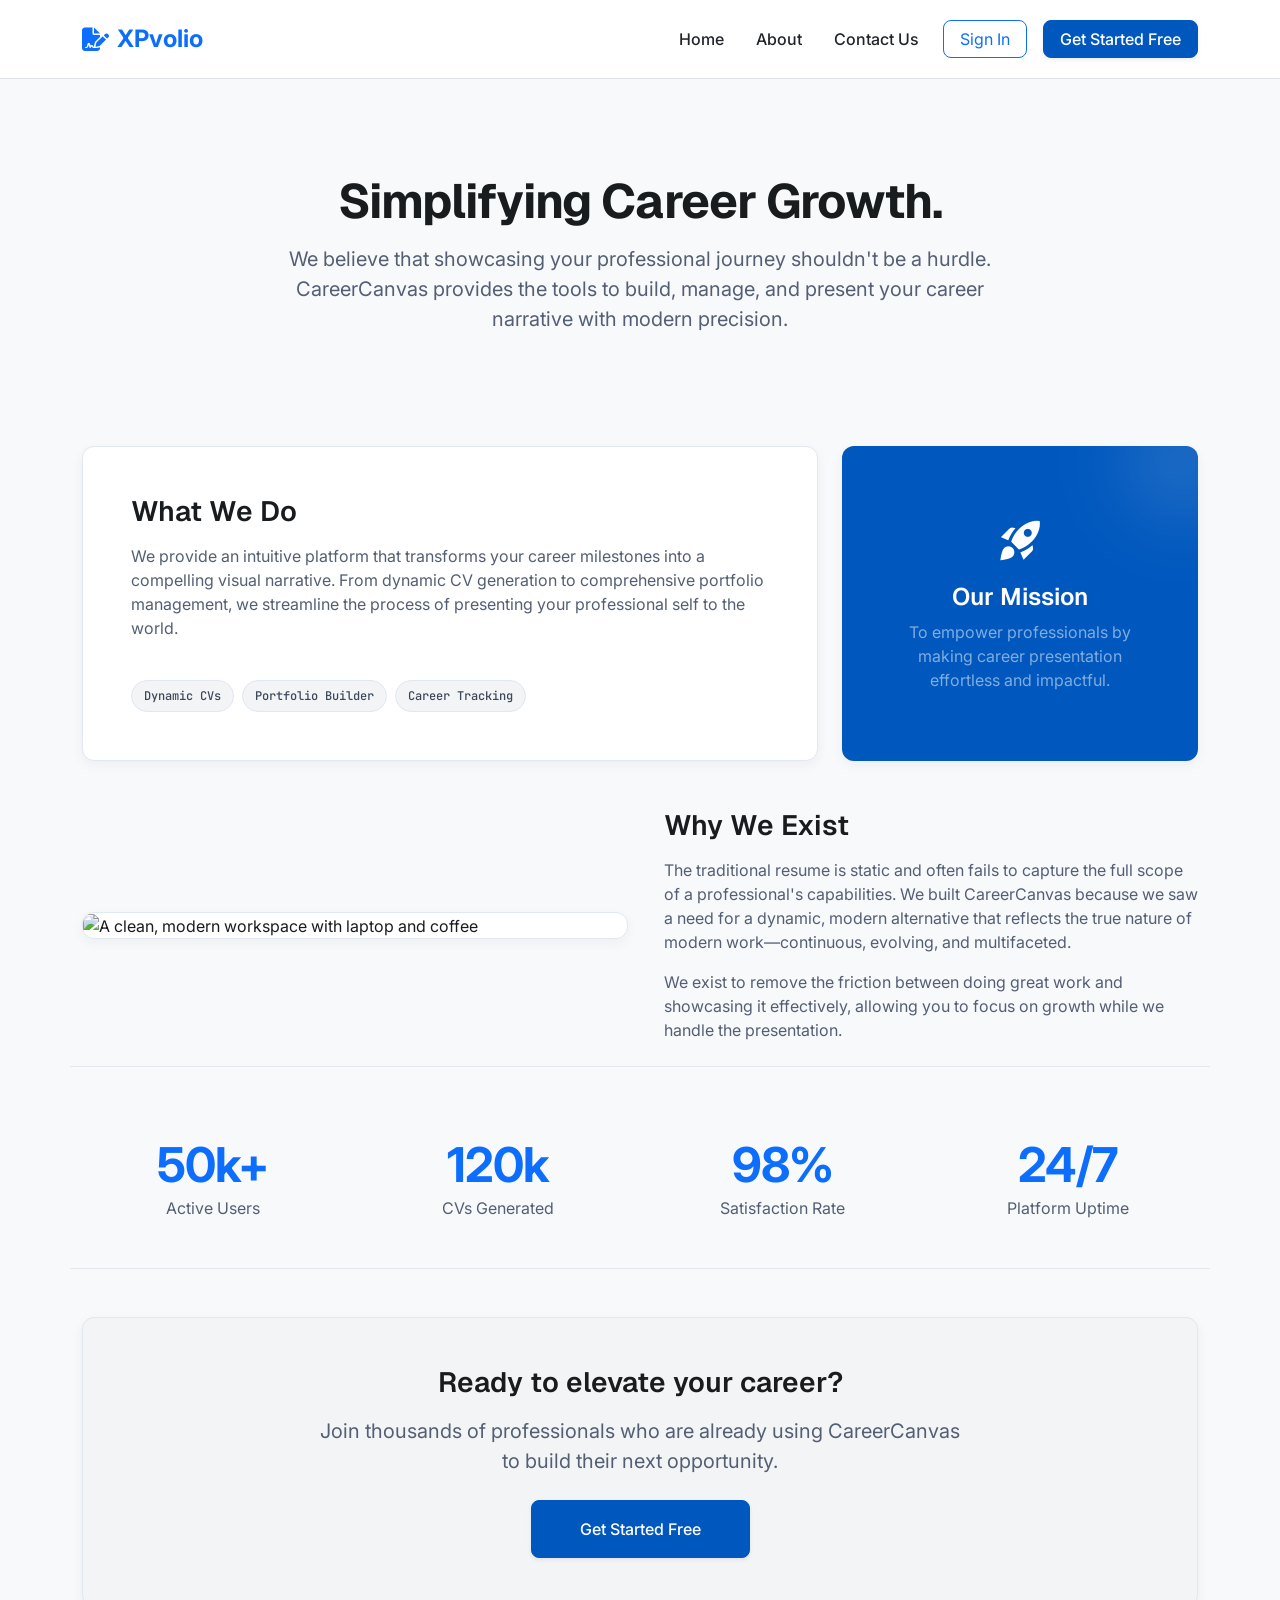
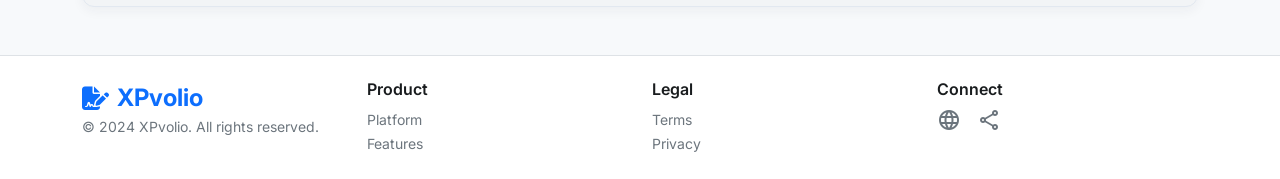
==== about.html @ 3794cca0 "new updates" ====
<!DOCTYPE html>
<html lang="en">

<head>
    <meta charset="utf-8" />
    <meta name="viewport" content="width=device-width, initial-scale=1.0" />
    <title>About Us - CareerCanvas</title>

    <!-- Bootstrap 5 CSS -->
    <link href="https://cdn.jsdelivr.net/npm/bootstrap@5.3.3/dist/css/bootstrap.min.css" rel="stylesheet" />
    <!-- Google Fonts & Material Symbols -->
    <link
        href="https://fonts.googleapis.com/css2?family=Inter:wght@400;500;600;700&family=Geist:wght@400;600;700&family=JetBrains+Mono:wght@500&display=swap"
        rel="stylesheet" />
    <link href="https://fonts.googleapis.com/css2?family=Material+Symbols+Outlined:wght,FILL@100..700,0..1&display=swap"
        rel="stylesheet" />
    <link rel="stylesheet" href="https://cdnjs.cloudflare.com/ajax/libs/font-awesome/6.4.0/css/all.min.css">

    <style>
        :root {
            --bs-primary: #0058be;
            --bs-primary-hover: #005ac2;
            --bg-main: #f7f9fb;
            --surface-lowest: #ffffff;
            --surface-low: #f2f4f6;
            --text-main: #191c1e;
            --text-secondary: #545f73;
            --text-muted: #64748b;
            --border-subtle: #e2e8f0;
        }

        body {
            background-color: var(--bg-main);
            color: var(--text-main);
            font-family: 'Inter', sans-serif;
            min-height: 100vh;
            display: flex;
            flex-direction: column;
        }

        /* Typography */
        h1,
        h2,
        h3,
        .font-heading {
            font-family: 'Geist', sans-serif;
        }

        .display-title {
            font-size: clamp(2rem, 5vw, 3rem);
            font-weight: 700;
            letter-spacing: -0.02em;
            line-height: 1.1;
        }

        .text-secondary-custom {
            color: var(--text-secondary);
        }

        .text-muted-custom {
            color: var(--text-muted);
        }

        /* Colors & Components */
        .btn-primary-custom {
            background-color: var(--bs-primary);
            border-color: var(--bs-primary);
            color: #ffffff;
        }

        .btn-primary-custom:hover {
            background-color: var(--bs-primary-hover);
            border-color: var(--bs-primary-hover);
            color: #ffffff;
        }

        .btn-outline-custom {
            border-color: var(--bs-primary);
            color: var(--bs-primary);
            background: transparent;
        }

        .btn-outline-custom:hover {
            background-color: var(--surface-low);
            border-color: var(--bs-primary);
            color: var(--bs-primary);
        }

        .card-custom {
            background-color: var(--surface-lowest);
            border: 1px solid var(--border-subtle);
            border-radius: 0.75rem;
            box-shadow: 0 4px 12px rgba(30, 41, 59, 0.05);
        }

        .badge-custom {
            background-color: var(--surface-low);
            color: #3c475a;
            border: 1px solid var(--border-subtle);
            font-family: 'JetBrains Mono', monospace;
            font-size: 0.75rem;
            font-weight: 500;
            padding: 0.35rem 0.75rem;
            border-radius: 50rem;
        }

        .mission-card {
            background-color: var(--bs-primary);
            color: #ffffff;
            border-radius: 0.75rem;
            position: relative;
            overflow: hidden;
            box-shadow: 0 4px 12px rgba(30, 41, 59, 0.05);
        }

        .mission-glow {
            position: absolute;
            top: -48px;
            right: -48px;
            width: 128px;
            height: 128px;
            background: rgba(255, 255, 255, 0.1);
            border-radius: 50%;
            filter: blur(32px);
        }

        /* Material Icons Setup */
        .material-symbols-outlined {
            font-variation-settings: 'FILL' 0, 'wght' 400, 'GRAD' 0, 'opsz' 24;
            vertical-align: middle;
        }

        .fill-icon {
            font-variation-settings: 'FILL' 1, 'wght' 400, 'GRAD' 0, 'opsz' 24;
        }

        /* Stats Section Border Styling */
        .border-y-custom {
            border-top: 1px solid var(--border-subtle);
            border-bottom: 1px solid var(--border-subtle);
        }

        .nav-link.active-custom {
            color: var(--bs-primary) !important;
            font-weight: 700;
            border-bottom: 2px solid var(--bs-primary);
        }
    </style>
</head>

<body>

    <!-- TopNavBar -->
    <nav class="navbar navbar-expand-lg navbar-light bg-white border-bottom py-3 sticky-top">
        <div class="container">
            <a class="navbar-brand d-flex align-items-center gap-2 fw-bold text-primary fs-4" href="index.html">
                <i class="fa-solid fa-file-signature"></i> XPvolio
            </a>
            <button class="navbar-toggler" type="button" data-bs-toggle="collapse" data-bs-target="#navbarNav">
                <span class="navbar-toggler-icon"></span>
            </button>
            <div class="collapse navbar-collapse" id="navbarNav">
                <ul class="navbar-menu navbar-nav ms-auto align-items-center gap-3">
                    <li class="nav-item"><a class="nav-link fw-medium text-dark" href="index.html">Home</a></li>
                    <li class="nav-item"><a class="nav-link fw-medium text-dark" href="#">About</a></li>
                    <li class="nav-item"><a class="nav-link fw-medium text-dark" href="contact.html">Contact Us</a></li>
                    <li class="nav-item"><a class="btn btn-outline-primary px-3 rounded-3" href="login.html">Sign
                            In</a></li>
                    <li class="nav-item"><a class="btn btn-primary-custom fw-medium px-3 rounded-3 shadow-sm"
                            href="editor.html">Get Started
                            Free</a></li>
                </ul>
            </div>
        </div>
    </nav>

    <!-- Main Content -->
    <main class="container-xl flex-grow-1 py-5 d-flex flex-column gap-5 mt-5">

        <!-- Hero Section -->
        <section class="text-center mx-auto mb-5" style="max-width: 768px;">
            <h1 class="display-title mb-3">Simplifying Career Growth.</h1>
            <p class="fs-5 text-secondary-custom">
                We believe that showcasing your professional journey shouldn't be a hurdle. CareerCanvas provides the
                tools to build, manage, and present your career narrative with modern precision.
            </p>
        </section>

        <!-- Bento Grid Section -->
        <section class="row g-4">
            <div class="col-lg-8">
                <div class="card-custom p-4 p-md-5 h-100 d-flex flex-column justify-content-between">
                    <div>
                        <h2 class="h3 fw-semibold mb-3">What We Do</h2>
                        <p class="text-secondary-custom" style="max-width: 650px;">
                            We provide an intuitive platform that transforms your career milestones into a compelling
                            visual narrative. From dynamic CV generation to comprehensive portfolio management, we
                            streamline the process of presenting your professional self to the world.
                        </p>
                    </div>
                    <div class="d-flex gap-2 flex-wrap mt-4">
                        <span class="badge-custom">Dynamic CVs</span>
                        <span class="badge-custom">Portfolio Builder</span>
                        <span class="badge-custom">Career Tracking</span>
                    </div>
                </div>
            </div>
            <div class="col-lg-4">
                <div
                    class="mission-card p-4 p-md-5 h-100 d-flex flex-column justify-content-center align-items-center text-center">
                    <div class="mission-glow"></div>
                    <span class="material-symbols-outlined fill-icon display-title mb-3">rocket_launch</span>
                    <h3 class="h4 fw-semibold mb-2">Our Mission</h3>
                    <p class="mb-0 text-white-50">To empower professionals by making career presentation effortless and
                        impactful.</p>
                </div>
            </div>
        </section>

        <!-- Why We Exist Section -->
        <section class="row g-4 align-items-center">
            <div class="col-md-6 order-2 order-md-1">
                <div class="card-custom overflow-hidden">
                    <img class="img-fluid w-100 object-fit-cover" style="aspect-ratio: 16/9;"
                        src="https://lh3.googleusercontent.com/aida-public/[base64]"
                        alt="A clean, modern workspace with laptop and coffee" />
                </div>
            </div>
            <div class="col-md-6 order-1 order-md-2 ps-md-4">
                <h2 class="h3 fw-semibold mb-3">Why We Exist</h2>
                <p class="text-secondary-custom mb-3">
                    The traditional resume is static and often fails to capture the full scope of a professional's
                    capabilities. We built CareerCanvas because we saw a need for a dynamic, modern alternative that
                    reflects the true nature of modern work—continuous, evolving, and multifaceted.
                </p>
                <p class="text-secondary-custom mb-0">
                    We exist to remove the friction between doing great work and showcasing it effectively, allowing you
                    to focus on growth while we handle the presentation.
                </p>
            </div>
        </section>

        <!-- Stats Section -->
        <section class="row g-4 py-5 border-y-custom text-center">
            <div class="col-6 col-md-3">
                <p class="display-title text-primary fw-bold mb-1">50k+</p>
                <p class="text-secondary-custom mb-0">Active Users</p>
            </div>
            <div class="col-6 col-md-3">
                <p class="display-title text-primary fw-bold mb-1">120k</p>
                <p class="text-secondary-custom mb-0">CVs Generated</p>
            </div>
            <div class="col-6 col-md-3">
                <p class="display-title text-primary fw-bold mb-1">98%</p>
                <p class="text-secondary-custom mb-0">Satisfaction Rate</p>
            </div>
            <div class="col-6 col-md-3">
                <p class="display-title text-primary fw-bold mb-1">24/7</p>
                <p class="text-secondary-custom mb-0">Platform Uptime</p>
            </div>
        </section>

        <!-- CTA Section -->
        <section class="card-custom text-center p-4 p-md-5" style="background-color: var(--surface-low);">
            <h2 class="h3 fw-semibold mb-3">Ready to elevate your career?</h2>
            <p class="fs-5 text-secondary-custom mx-auto mb-4" style="max-width: 650px;">
                Join thousands of professionals who are already using CareerCanvas to build their next opportunity.
            </p>
            <div>
                <a class="btn btn-primary-custom fw-medium px-5 py-3 rounded-3 shadow-sm" href="editor.html">Get Started
                    Free</a>
            </div>
        </section>

    </main>

    <!-- Footer -->
    <footer class="border-top py-4 mt-auto bg-white">
        <div class="container-xl">
            <div class="row g-4">
                <div class="col-12 col-md-3">
                    <a class="navbar-brand d-flex align-items-center gap-2 fw-bold text-primary fs-4" href="index.html">
                        <i class="fa-solid fa-file-signature"></i> XPvolio
                    </a>
                    <p class="small text-secondary mb-0">© 2024 XPvolio. All rights reserved.</p>
                </div>
                <div class="col-4 col-md-3">
                    <h4 class="h6 fw-semibold mb-2">Product</h4>
                    <ul class="list-unstyled mb-0">
                        <li><a class="small text-secondary text-decoration-none" href="#">Platform</a></li>
                        <li><a class="small text-secondary text-decoration-none" href="#">Features</a></li>
                    </ul>
                </div>
                <div class="col-4 col-md-3">
                    <h4 class="h6 fw-semibold mb-2">Legal</h4>
                    <ul class="list-unstyled mb-0">
                        <li><a class="small text-secondary text-decoration-none" href="#">Terms</a></li>
                        <li><a class="small text-secondary text-decoration-none" href="#">Privacy</a></li>
                    </ul>
                </div>
                <div class="col-4 col-md-3">
                    <h4 class="h6 fw-semibold mb-2">Connect</h4>
                    <div class="d-flex gap-3">
                        <a class="text-secondary text-decoration-none" href="#"><span
                                class="material-symbols-outlined">language</span></a>
                        <a class="text-secondary text-decoration-none" href="#"><span
                                class="material-symbols-outlined">share</span></a>
                    </div>
                </div>
            </div>
        </div>
    </footer>

    <!-- Bootstrap 5 JS Bundle -->
    <script src="https://cdn.jsdelivr.net/npm/bootstrap@5.3.3/dist/js/bootstrap.bundle.min.js"></script>
    <script src="js/auth.js"></script>
</body>

</html>
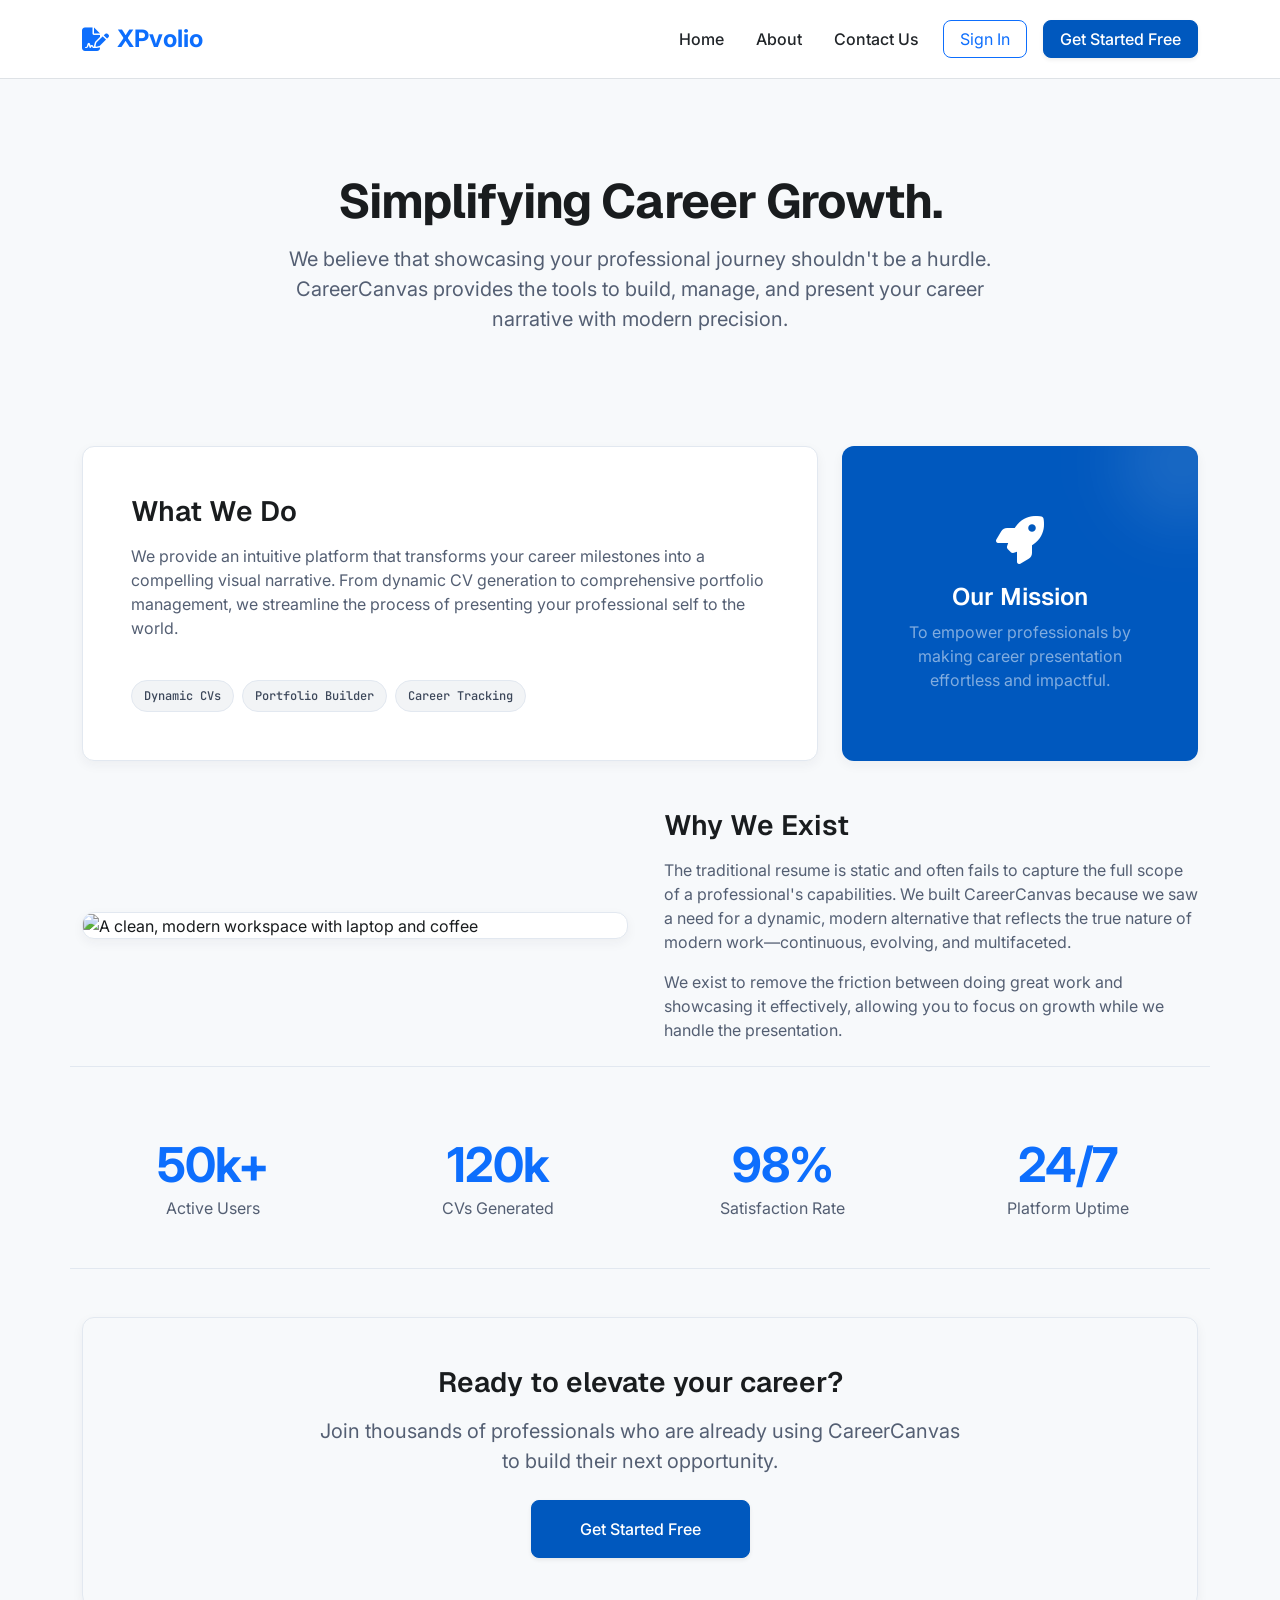
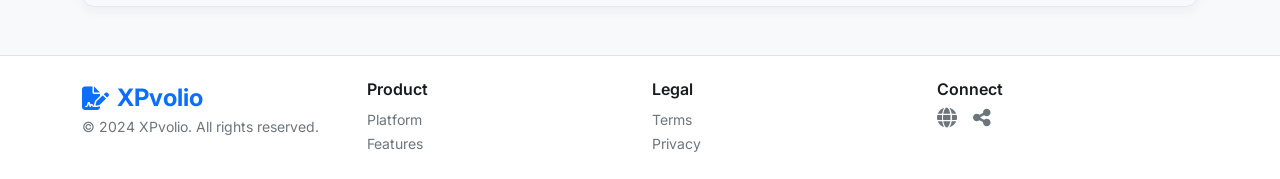
==== commit 51c1ee85: "new updates" ====
--- a/about.html
+++ b/about.html
@@ -6,146 +6,12 @@
     <meta name="viewport" content="width=device-width, initial-scale=1.0" />
     <title>About Us - CareerCanvas</title>
 
-    <!-- Bootstrap 5 CSS -->
     <link href="https://cdn.jsdelivr.net/npm/bootstrap@5.3.3/dist/css/bootstrap.min.css" rel="stylesheet" />
-    <!-- Google Fonts & Material Symbols -->
     <link
         href="https://fonts.googleapis.com/css2?family=Inter:wght@400;500;600;700&family=Geist:wght@400;600;700&family=JetBrains+Mono:wght@500&display=swap"
         rel="stylesheet" />
-    <link href="https://fonts.googleapis.com/css2?family=Material+Symbols+Outlined:wght,FILL@100..700,0..1&display=swap"
-        rel="stylesheet" />
     <link rel="stylesheet" href="https://cdnjs.cloudflare.com/ajax/libs/font-awesome/6.4.0/css/all.min.css">
-
-    <style>
-        :root {
-            --bs-primary: #0058be;
-            --bs-primary-hover: #005ac2;
-            --bg-main: #f7f9fb;
-            --surface-lowest: #ffffff;
-            --surface-low: #f2f4f6;
-            --text-main: #191c1e;
-            --text-secondary: #545f73;
-            --text-muted: #64748b;
-            --border-subtle: #e2e8f0;
-        }
-
-        body {
-            background-color: var(--bg-main);
-            color: var(--text-main);
-            font-family: 'Inter', sans-serif;
-            min-height: 100vh;
-            display: flex;
-            flex-direction: column;
-        }
-
-        /* Typography */
-        h1,
-        h2,
-        h3,
-        .font-heading {
-            font-family: 'Geist', sans-serif;
-        }
-
-        .display-title {
-            font-size: clamp(2rem, 5vw, 3rem);
-            font-weight: 700;
-            letter-spacing: -0.02em;
-            line-height: 1.1;
-        }
-
-        .text-secondary-custom {
-            color: var(--text-secondary);
-        }
-
-        .text-muted-custom {
-            color: var(--text-muted);
-        }
-
-        /* Colors & Components */
-        .btn-primary-custom {
-            background-color: var(--bs-primary);
-            border-color: var(--bs-primary);
-            color: #ffffff;
-        }
-
-        .btn-primary-custom:hover {
-            background-color: var(--bs-primary-hover);
-            border-color: var(--bs-primary-hover);
-            color: #ffffff;
-        }
-
-        .btn-outline-custom {
-            border-color: var(--bs-primary);
-            color: var(--bs-primary);
-            background: transparent;
-        }
-
-        .btn-outline-custom:hover {
-            background-color: var(--surface-low);
-            border-color: var(--bs-primary);
-            color: var(--bs-primary);
-        }
-
-        .card-custom {
-            background-color: var(--surface-lowest);
-            border: 1px solid var(--border-subtle);
-            border-radius: 0.75rem;
-            box-shadow: 0 4px 12px rgba(30, 41, 59, 0.05);
-        }
-
-        .badge-custom {
-            background-color: var(--surface-low);
-            color: #3c475a;
-            border: 1px solid var(--border-subtle);
-            font-family: 'JetBrains Mono', monospace;
-            font-size: 0.75rem;
-            font-weight: 500;
-            padding: 0.35rem 0.75rem;
-            border-radius: 50rem;
-        }
-
-        .mission-card {
-            background-color: var(--bs-primary);
-            color: #ffffff;
-            border-radius: 0.75rem;
-            position: relative;
-            overflow: hidden;
-            box-shadow: 0 4px 12px rgba(30, 41, 59, 0.05);
-        }
-
-        .mission-glow {
-            position: absolute;
-            top: -48px;
-            right: -48px;
-            width: 128px;
-            height: 128px;
-            background: rgba(255, 255, 255, 0.1);
-            border-radius: 50%;
-            filter: blur(32px);
-        }
-
-        /* Material Icons Setup */
-        .material-symbols-outlined {
-            font-variation-settings: 'FILL' 0, 'wght' 400, 'GRAD' 0, 'opsz' 24;
-            vertical-align: middle;
-        }
-
-        .fill-icon {
-            font-variation-settings: 'FILL' 1, 'wght' 400, 'GRAD' 0, 'opsz' 24;
-        }
-
-        /* Stats Section Border Styling */
-        .border-y-custom {
-            border-top: 1px solid var(--border-subtle);
-            border-bottom: 1px solid var(--border-subtle);
-        }
-
-        .nav-link.active-custom {
-            color: var(--bs-primary) !important;
-            font-weight: 700;
-            border-bottom: 2px solid var(--bs-primary);
-        }
-    </style>
+    <link rel="stylesheet" href="css/about.css">
 </head>
 
 <body>
@@ -209,7 +75,7 @@
                 <div
                     class="mission-card p-4 p-md-5 h-100 d-flex flex-column justify-content-center align-items-center text-center">
                     <div class="mission-glow"></div>
-                    <span class="material-symbols-outlined fill-icon display-title mb-3">rocket_launch</span>
+                    <i class="fa-solid fa-rocket fill-icon display-title mb-3"></i>
                     <h3 class="h4 fw-semibold mb-2">Our Mission</h3>
                     <p class="mb-0 text-white-50">To empower professionals by making career presentation effortless and
                         impactful.</p>
@@ -301,10 +167,12 @@
                 <div class="col-4 col-md-3">
                     <h4 class="h6 fw-semibold mb-2">Connect</h4>
                     <div class="d-flex gap-3">
-                        <a class="text-secondary text-decoration-none" href="#"><span
-                                class="material-symbols-outlined">language</span></a>
-                        <a class="text-secondary text-decoration-none" href="#"><span
-                                class="material-symbols-outlined">share</span></a>
+                        <a class="text-secondary text-decoration-none" href="#">
+                            <i class="fa-solid fa-globe fs-5"></i>
+                        </a>
+                        <a class="text-secondary text-decoration-none" href="#">
+                            <i class="fa-solid fa-share-nodes fs-5"></i>
+                        </a>
                     </div>
                 </div>
             </div>
--- a/css/about.css
+++ b/css/about.css
@@ -0,0 +1,109 @@
+body {
+  background-color: #f7f9fb;
+  color: #191c1e;
+  font-family: 'Inter', sans-serif;
+  min-height: 100vh;
+  display: flex;
+  flex-direction: column;
+}
+
+h1,
+h2,
+h3,
+.font-heading {
+  font-family: 'Geist', sans-serif;
+}
+
+.display-title {
+  font-size: clamp(2rem, 5vw, 3rem);
+  font-weight: 700;
+  letter-spacing: -0.02em;
+  line-height: 1.1;
+}
+
+.text-secondary-custom {
+  color: #545f73;
+}
+
+.text-muted-custom {
+  color: #64748b;
+}
+
+.btn-primary-custom {
+  background-color: #0058be;
+  border-color: #0058be;
+  color: #ffffff;
+}
+
+.btn-primary-custom:hover {
+  background-color: #005ac2;
+  border-color: #005ac2;
+}
+
+.btn-outline-custom {
+  background-color: transparent;
+  border-color: #0058be;
+  color: #0058be;
+}
+
+.btn-outline-custom:hover {
+  background-color: #f2f4f6;
+}
+
+.card-custom {
+  background-color: #ffffff;
+  border: 1px solid #e2e8f0;
+  border-radius: 0.75rem;
+  box-shadow: 0 4px 12px rgba(30, 41, 59, 0.05);
+}
+
+.badge-custom {
+  background-color: #f2f4f6;
+  color: #3c475a;
+  border: 1px solid #e2e8f0;
+  font-family: 'JetBrains Mono', monospace;
+  font-size: 0.75rem;
+  font-weight: 500;
+  padding: 0.35rem 0.75rem;
+  border-radius: 50rem;
+}
+
+.mission-card {
+  position: relative;
+  overflow: hidden;
+  background-color: #0058be;
+  color: #ffffff;
+  border-radius: 0.75rem;
+  box-shadow: 0 4px 12px rgba(30, 41, 59, 0.05);
+}
+
+.mission-glow {
+  position: absolute;
+  top: -48px;
+  right: -48px;
+  width: 128px;
+  height: 128px;
+  background: rgba(255, 255, 255, 0.1);
+  border-radius: 50%;
+  filter: blur(32px);
+}
+
+.material-symbols-outlined {
+  font-variation-settings: 'FILL' 0, 'wght' 400, 'GRAD' 0, 'opsz' 24;
+  vertical-align: middle;
+}
+
+.fill-icon {
+  font-variation-settings: 'FILL' 1, 'wght' 400, 'GRAD' 0, 'opsz' 24;
+}
+
+.border-y-custom {
+  border-top: 1px solid #e2e8f0;
+  border-bottom: 1px solid #e2e8f0;
+}
+
+.nav-link.active-custom {
+  color: #0058be !important;
+  font-weight: 700;
+  border-bottom: 2px solid #0058be;
+}
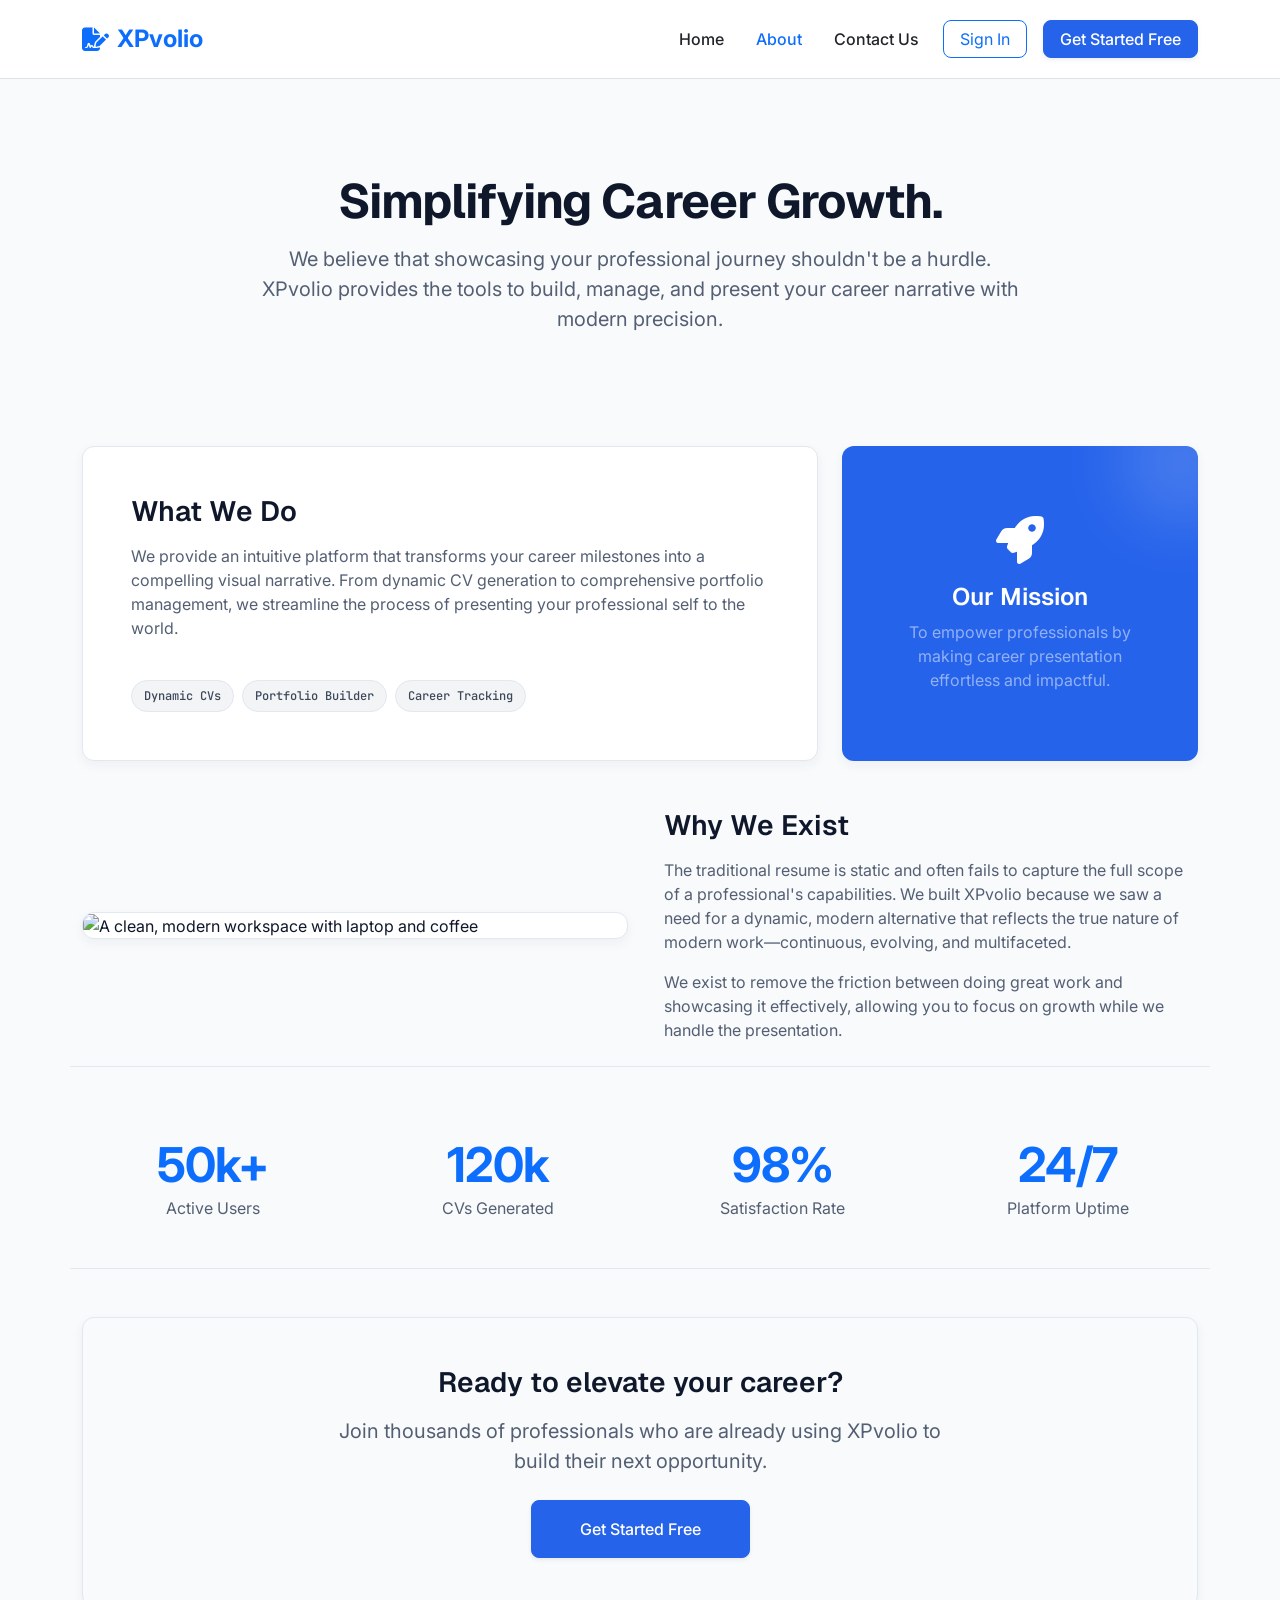
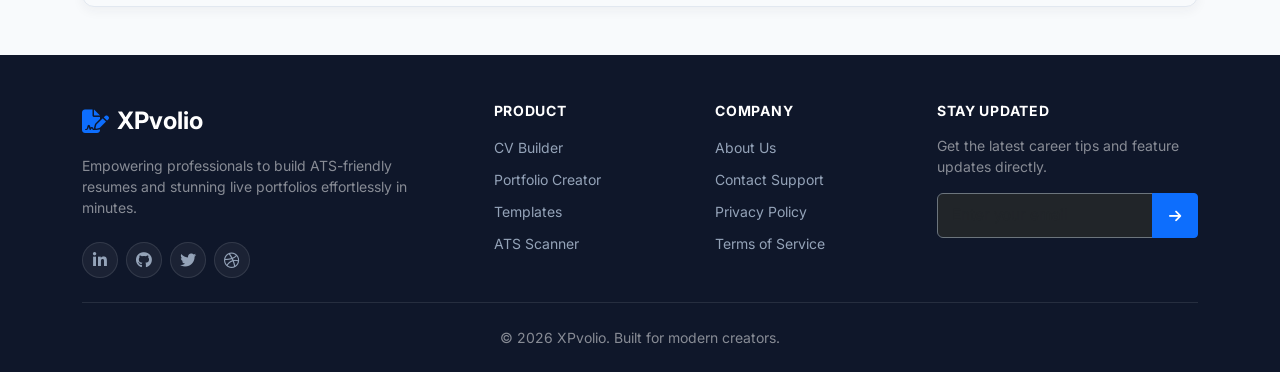
==== commit 878431fc: "new updates" ====
--- a/about.html
+++ b/about.html
@@ -4,19 +4,17 @@
 <head>
     <meta charset="utf-8" />
     <meta name="viewport" content="width=device-width, initial-scale=1.0" />
-    <title>About Us - CareerCanvas</title>
-
+    <title>About Us - XPvolio</title>
     <link href="https://cdn.jsdelivr.net/npm/bootstrap@5.3.3/dist/css/bootstrap.min.css" rel="stylesheet" />
     <link
         href="https://fonts.googleapis.com/css2?family=Inter:wght@400;500;600;700&family=Geist:wght@400;600;700&family=JetBrains+Mono:wght@500&display=swap"
         rel="stylesheet" />
     <link rel="stylesheet" href="https://cdnjs.cloudflare.com/ajax/libs/font-awesome/6.4.0/css/all.min.css">
     <link rel="stylesheet" href="css/about.css">
+    <link rel="stylesheet" href="css/styles.css">
 </head>
 
-<body>
-
-    <!-- TopNavBar -->
+<body class="d-flex flex-column min-vh-100">
     <nav class="navbar navbar-expand-lg navbar-light bg-white border-bottom py-3 sticky-top">
         <div class="container">
             <a class="navbar-brand d-flex align-items-center gap-2 fw-bold text-primary fs-4" href="index.html">
@@ -28,31 +26,27 @@
             <div class="collapse navbar-collapse" id="navbarNav">
                 <ul class="navbar-menu navbar-nav ms-auto align-items-center gap-3">
                     <li class="nav-item"><a class="nav-link fw-medium text-dark" href="index.html">Home</a></li>
-                    <li class="nav-item"><a class="nav-link fw-medium text-dark" href="#">About</a></li>
+                    <li class="nav-item"><a class="nav-link fw-medium active text-primary" href="about.html">About</a>
+                    </li>
                     <li class="nav-item"><a class="nav-link fw-medium text-dark" href="contact.html">Contact Us</a></li>
-                    <li class="nav-item"><a class="btn btn-outline-primary px-3 rounded-3" href="login.html">Sign
-                            In</a></li>
+                    <li class="nav-item"><a class="btn btn-outline-primary px-3 rounded-3" href="login.html">Sign In</a>
+                    </li>
                     <li class="nav-item"><a class="btn btn-primary-custom fw-medium px-3 rounded-3 shadow-sm"
-                            href="editor.html">Get Started
-                            Free</a></li>
+                            href="editor.html">Get Started Free</a></li>
                 </ul>
             </div>
         </div>
     </nav>
 
-    <!-- Main Content -->
     <main class="container-xl flex-grow-1 py-5 d-flex flex-column gap-5 mt-5">
-
-        <!-- Hero Section -->
         <section class="text-center mx-auto mb-5" style="max-width: 768px;">
             <h1 class="display-title mb-3">Simplifying Career Growth.</h1>
             <p class="fs-5 text-secondary-custom">
-                We believe that showcasing your professional journey shouldn't be a hurdle. CareerCanvas provides the
+                We believe that showcasing your professional journey shouldn't be a hurdle. XPvolio provides the
                 tools to build, manage, and present your career narrative with modern precision.
             </p>
         </section>
 
-        <!-- Bento Grid Section -->
         <section class="row g-4">
             <div class="col-lg-8">
                 <div class="card-custom p-4 p-md-5 h-100 d-flex flex-column justify-content-between">
@@ -83,7 +77,6 @@
             </div>
         </section>
 
-        <!-- Why We Exist Section -->
         <section class="row g-4 align-items-center">
             <div class="col-md-6 order-2 order-md-1">
                 <div class="card-custom overflow-hidden">
@@ -96,7 +89,7 @@
                 <h2 class="h3 fw-semibold mb-3">Why We Exist</h2>
                 <p class="text-secondary-custom mb-3">
                     The traditional resume is static and often fails to capture the full scope of a professional's
-                    capabilities. We built CareerCanvas because we saw a need for a dynamic, modern alternative that
+                    capabilities. We built XPvolio because we saw a need for a dynamic, modern alternative that
                     reflects the true nature of modern work—continuous, evolving, and multifaceted.
                 </p>
                 <p class="text-secondary-custom mb-0">
@@ -106,7 +99,6 @@
             </div>
         </section>
 
-        <!-- Stats Section -->
         <section class="row g-4 py-5 border-y-custom text-center">
             <div class="col-6 col-md-3">
                 <p class="display-title text-primary fw-bold mb-1">50k+</p>
@@ -126,60 +118,84 @@
             </div>
         </section>
 
-        <!-- CTA Section -->
-        <section class="card-custom text-center p-4 p-md-5" style="background-color: var(--surface-low);">
+        <section class="card-custom text-center p-4 p-md-5" style="background-color: var(--surface-low, #f8fafc);">
             <h2 class="h3 fw-semibold mb-3">Ready to elevate your career?</h2>
             <p class="fs-5 text-secondary-custom mx-auto mb-4" style="max-width: 650px;">
-                Join thousands of professionals who are already using CareerCanvas to build their next opportunity.
+                Join thousands of professionals who are already using XPvolio to build their next opportunity.
             </p>
             <div>
                 <a class="btn btn-primary-custom fw-medium px-5 py-3 rounded-3 shadow-sm" href="editor.html">Get Started
                     Free</a>
             </div>
         </section>
-
     </main>
 
-    <!-- Footer -->
-    <footer class="border-top py-4 mt-auto bg-white">
+    <footer class="footer-modern bg-dark text-white pt-5 pb-4 mt-auto">
         <div class="container-xl">
-            <div class="row g-4">
-                <div class="col-12 col-md-3">
-                    <a class="navbar-brand d-flex align-items-center gap-2 fw-bold text-primary fs-4" href="index.html">
-                        <i class="fa-solid fa-file-signature"></i> XPvolio
+            <div class="row g-4 justify-content-between">
+                <div class="col-12 col-lg-4">
+                    <a class="d-flex align-items-center gap-2 fw-bold text-white text-decoration-none fs-4 mb-3"
+                        href="index.html">
+                        <i class="fa-solid fa-file-signature text-primary"></i> XPvolio
                     </a>
-                    <p class="small text-secondary mb-0">© 2024 XPvolio. All rights reserved.</p>
-                </div>
-                <div class="col-4 col-md-3">
-                    <h4 class="h6 fw-semibold mb-2">Product</h4>
-                    <ul class="list-unstyled mb-0">
-                        <li><a class="small text-secondary text-decoration-none" href="#">Platform</a></li>
-                        <li><a class="small text-secondary text-decoration-none" href="#">Features</a></li>
+                    <p class="text-white-50 small pe-lg-4 mb-4">
+                        Empowering professionals to build ATS-friendly resumes and stunning live portfolios effortlessly
+                        in minutes.
+                    </p>
+                    <div class="d-flex gap-2">
+                        <a href="https://www.linkedin.com" class="footer-social-btn" aria-label="LinkedIn"><i
+                                class="fa-brands fa-linkedin-in"></i></a>
+                        <a href="https://github.com" class="footer-social-btn" aria-label="GitHub"><i
+                                class="fa-brands fa-github"></i></a>
+                        <a href="https://twitter.com" class="footer-social-btn" aria-label="Twitter / X"><i
+                                class="fa-brands fa-twitter"></i>
+                        </a>
+                        <a href="https://dribbble.com" class="footer-social-btn" aria-label="Dribbble"><i
+                                class="fa-brands fa-dribbble"></i></a>
+                    </div>
+                </div>
+
+                <div class="col-6 col-md-3 col-lg-2">
+                    <h6 class="text-uppercase fw-bold text-white mb-3 small tracking-wider">Product</h6>
+                    <ul class="list-unstyled d-flex flex-column gap-2 mb-0">
+                        <li><a class="footer-link small" href="editor.html?view=cv">CV Builder</a></li>
+                        <li><a class="footer-link small" href="editor.html?view=portfolio">Portfolio Creator</a></li>
+                        <li><a class="footer-link small" href="editor.html">Templates</a></li>
+                        <li><a class="footer-link small" href="login.html">ATS Scanner</a></li>
                     </ul>
                 </div>
-                <div class="col-4 col-md-3">
-                    <h4 class="h6 fw-semibold mb-2">Legal</h4>
-                    <ul class="list-unstyled mb-0">
-                        <li><a class="small text-secondary text-decoration-none" href="#">Terms</a></li>
-                        <li><a class="small text-secondary text-decoration-none" href="#">Privacy</a></li>
+
+                <div class="col-6 col-md-3 col-lg-2">
+                    <h6 class="text-uppercase fw-bold text-white mb-3 small tracking-wider">Company</h6>
+                    <ul class="list-unstyled d-flex flex-column gap-2 mb-0">
+                        <li><a class="footer-link small" href="about.html">About Us</a></li>
+                        <li><a class="footer-link small" href="contact.html">Contact Support</a></li>
+                        <li><a class="footer-link small" href="#">Privacy Policy</a></li>
+                        <li><a class="footer-link small" href="#">Terms of Service</a></li>
                     </ul>
                 </div>
-                <div class="col-4 col-md-3">
-                    <h4 class="h6 fw-semibold mb-2">Connect</h4>
-                    <div class="d-flex gap-3">
-                        <a class="text-secondary text-decoration-none" href="#">
-                            <i class="fa-solid fa-globe fs-5"></i>
-                        </a>
-                        <a class="text-secondary text-decoration-none" href="#">
-                            <i class="fa-solid fa-share-nodes fs-5"></i>
-                        </a>
-                    </div>
-                </div>
+
+                <div class="col-12 col-md-6 col-lg-3">
+                    <h6 class="text-uppercase fw-bold text-white mb-3 small tracking-wider">Stay Updated</h6>
+                    <p class="text-white-50 small mb-3">Get the latest career tips and feature updates directly.</p>
+                    <div class="input-group">
+                        <input type="email" class="form-control form-control-sm bg-dark text-white border-secondary"
+                            placeholder="Enter your email" aria-label="Email">
+                        <button class="btn btn-primary btn-sm px-3" type="button">
+                            <i class="fa-solid fa-arrow-right"></i>
+                        </button>
+                    </div>
+                </div>
+            </div>
+
+            <hr class="border-secondary my-4 opacity-25">
+
+            <div class="d-flex flex-column flex-sm-row align-items-center justify-content-center text-white-50 small">
+                <p class="mb-0">&copy; 2026 XPvolio. Built for modern creators.</p>
             </div>
         </div>
     </footer>
 
-    <!-- Bootstrap 5 JS Bundle -->
     <script src="https://cdn.jsdelivr.net/npm/bootstrap@5.3.3/dist/js/bootstrap.bundle.min.js"></script>
     <script src="js/auth.js"></script>
 </body>
--- a/css/about.css
+++ b/css/about.css
@@ -25,31 +25,6 @@
   color: #545f73;
 }
 
-.text-muted-custom {
-  color: #64748b;
-}
-
-.btn-primary-custom {
-  background-color: #0058be;
-  border-color: #0058be;
-  color: #ffffff;
-}
-
-.btn-primary-custom:hover {
-  background-color: #005ac2;
-  border-color: #005ac2;
-}
-
-.btn-outline-custom {
-  background-color: transparent;
-  border-color: #0058be;
-  color: #0058be;
-}
-
-.btn-outline-custom:hover {
-  background-color: #f2f4f6;
-}
-
 .card-custom {
   background-color: #ffffff;
   border: 1px solid #e2e8f0;
@@ -71,7 +46,7 @@
 .mission-card {
   position: relative;
   overflow: hidden;
-  background-color: #0058be;
+  background-color: #2563eb;
   color: #ffffff;
   border-radius: 0.75rem;
   box-shadow: 0 4px 12px rgba(30, 41, 59, 0.05);
@@ -83,27 +58,12 @@
   right: -48px;
   width: 128px;
   height: 128px;
-  background: rgba(255, 255, 255, 0.1);
+  background: rgba(255, 255, 255, 0.15);
   border-radius: 50%;
   filter: blur(32px);
-}
-
-.material-symbols-outlined {
-  font-variation-settings: 'FILL' 0, 'wght' 400, 'GRAD' 0, 'opsz' 24;
-  vertical-align: middle;
-}
-
-.fill-icon {
-  font-variation-settings: 'FILL' 1, 'wght' 400, 'GRAD' 0, 'opsz' 24;
 }
 
 .border-y-custom {
   border-top: 1px solid #e2e8f0;
   border-bottom: 1px solid #e2e8f0;
-}
-
-.nav-link.active-custom {
-  color: #0058be !important;
-  font-weight: 700;
-  border-bottom: 2px solid #0058be;
 }
--- a/css/styles.css
+++ b/css/styles.css
@@ -0,0 +1,583 @@
+*,
+*::before,
+*::after {
+  box-sizing: border-box;
+}
+
+body {
+  font-family: 'Inter', -apple-system, BlinkMacSystemFont, "Segoe UI", Roboto, sans-serif;
+  color: #0f172a;
+  background-color: #f8fafc;
+  margin: 0;
+}
+
+.btn-primary-custom {
+  background-color: #2563eb;
+  border-color: #2563eb;
+  color: #ffffff;
+  font-weight: 600;
+  transition: all 0.2s ease;
+}
+
+.btn-primary-custom:hover {
+  background-color: #1d4ed8;
+  border-color: #1d4ed8;
+  color: #ffffff;
+}
+
+.feature-icon {
+  width: 54px;
+  height: 54px;
+  background-color: #eff6ff;
+  color: #2563eb;
+  font-size: 1.4rem;
+  border-radius: 12px;
+  display: flex;
+  align-items: center;
+  justify-content: center;
+}
+
+.auth-page-bg {
+  background: linear-gradient(135deg, #eff6ff 0%, #f8fafc 100%);
+  min-height: 100vh;
+}
+
+.auth-card {
+  max-width: 440px;
+  width: 100%;
+  border-radius: 20px;
+  border: 1px solid #e2e8f0;
+  box-shadow: 0 8px 32px rgba(37, 99, 235, 0.08);
+}
+
+@media (max-width: 480px) {
+  .auth-card {
+    border-radius: 0;
+    border-left: none;
+    border-right: none;
+    min-height: 100vh;
+  }
+  .auth-page-bg {
+    align-items: flex-start !important;
+  }
+}
+
+.top-bar {
+  height: 64px;
+}
+
+.logo-icon {
+  width: 36px;
+  height: 36px;
+}
+
+.doc-title-input {
+  outline: none;
+  width: 210px;
+}
+
+.view-switch-pill {
+  display: inline-flex;
+  align-items: center;
+  background-color: #e2e8f0;
+  padding: 4px;
+  border-radius: 30px;
+  border: 1px solid #cbd5e1;
+  gap: 4px;
+}
+
+.view-btn {
+  border: none;
+  background-color: transparent;
+  color: #64748b;
+  font-size: 0.85rem;
+  font-weight: 600;
+  padding: 6px 16px;
+  border-radius: 20px;
+  cursor: pointer;
+  display: flex;
+  align-items: center;
+  gap: 8px;
+  transition: all 0.2s ease;
+}
+
+.view-btn.active {
+  background-color: #ffffff;
+  color: #2563eb;
+  font-weight: 700;
+  box-shadow: 0 2px 5px rgba(0, 0, 0, 0.12);
+}
+
+.view-btn:hover:not(.active) {
+  color: #1e293b;
+}
+
+.top-icon-btn {
+  width: 38px;
+  height: 38px;
+  transition: all 0.2s ease;
+  cursor: pointer;
+}
+
+.top-icon-btn:hover {
+  background-color: #e2e8f0 !important;
+  color: #2563eb !important;
+}
+
+.btn-publish {
+  background-color: #2563eb;
+  border-color: #2563eb;
+  border-radius: 8px;
+  box-shadow: 0 2px 5px rgba(37, 99, 235, 0.3);
+}
+
+.btn-publish:hover {
+  background-color: #1d4ed8;
+  border-color: #1d4ed8;
+  box-shadow: 0 4px 8px rgba(37, 99, 235, 0.4);
+}
+
+.sidebar-panel .nav-link {
+  color: #64748b;
+  border-radius: 6px;
+  font-size: 0.9rem;
+  transition: all 0.2s ease;
+}
+
+.sidebar-panel .nav-link:hover {
+  background-color: #f8fafc;
+  color: #0f172a;
+}
+
+.sidebar-panel .nav-link.active {
+  background-color: #2563eb;
+  color: #ffffff;
+}
+
+.nav-icon {
+  width: 18px;
+  text-align: center;
+}
+
+.form-control,
+.form-select {
+  background-color: #f1f5f9;
+  border: 1px solid #e2e8f0;
+  border-radius: 6px;
+  font-size: 0.95rem;
+  color: #0f172a;
+  padding: 10px 14px;
+  transition: border-color 0.2s ease, box-shadow 0.2s ease;
+}
+
+.form-control:focus,
+.form-select:focus {
+  background-color: #ffffff;
+  border-color: #3b82f6;
+  box-shadow: 0 0 0 3px rgba(59, 130, 246, 0.15);
+}
+
+.form-control.is-invalid {
+  border-color: #ef4444 !important;
+  background-color: #fef2f2 !important;
+}
+
+.form-control.is-valid {
+  border-color: #10b981 !important;
+  background-color: #f0fdf4 !important;
+}
+
+.validation-feedback {
+  font-size: 0.78rem;
+  font-weight: 500;
+  margin-top: 4px;
+}
+
+.form-label {
+  font-size: 0.8rem;
+  font-weight: 700;
+  color: #64748b;
+  text-transform: uppercase;
+  letter-spacing: 0.04em;
+}
+
+.form-card,
+.item-card {
+  background-color: #ffffff;
+  border: 1px solid #e2e8f0;
+  border-radius: 10px;
+  padding: 24px;
+  margin-bottom: 20px;
+  box-shadow: 0 1px 3px rgba(0, 0, 0, 0.04);
+}
+
+.btn-add-item {
+  width: 100%;
+  padding: 12px;
+  background-color: #ffffff;
+  border: 2px dashed #cbd5e1;
+  border-radius: 10px;
+  color: #2563eb;
+  font-weight: 600;
+  cursor: pointer;
+  display: flex;
+  align-items: center;
+  justify-content: center;
+  gap: 8px;
+  transition: all 0.2s ease;
+}
+
+.btn-add-item:hover {
+  border-color: #2563eb;
+  background-color: #eff6ff;
+}
+
+.ats-card {
+  z-index: 5;
+}
+
+.ats-score-gauge {
+  width: 40px;
+  height: 40px;
+  position: relative;
+}
+
+.ats-circle {
+  width: 100%;
+  height: 100%;
+  transform: rotate(-90deg);
+}
+
+.circle-bg {
+  fill: none;
+  stroke: #e2e8f0;
+  stroke-width: 3.5;
+}
+
+.circle-progress {
+  fill: none;
+  stroke: #2563eb;
+  stroke-width: 3.5;
+  stroke-linecap: round;
+  transition: stroke-dasharray 0.5s ease;
+}
+
+.ats-score-num {
+  position: absolute;
+  top: 50%;
+  left: 50%;
+  transform: translate(-50%, -50%);
+  font-size: 0.8rem;
+  font-weight: 800;
+  color: #0f172a;
+}
+
+.ats-label {
+  font-size: 0.68rem;
+  letter-spacing: 0.05em;
+}
+
+.ats-status {
+  font-size: 0.78rem;
+}
+
+.paper-container {
+  width: 100%;
+  display: flex;
+  justify-content: center;
+  align-items: flex-start;
+}
+
+.paper-sheet {
+  width: 100%;
+  max-width: 580px;
+  min-height: 820px;
+  color: #1f2937;
+  font-size: 0.88rem;
+  line-height: 1.55;
+  border: 1px solid #e5e7eb;
+}
+
+.cv-header {
+  text-align: center;
+  margin-bottom: 20px;
+}
+
+.cv-name {
+  font-size: 2.1rem;
+  font-weight: 800;
+  letter-spacing: 0.08em;
+  text-transform: uppercase;
+  color: #0f172a;
+  margin-bottom: 4px;
+  line-height: 1.1;
+}
+
+.cv-professional-title {
+  font-size: 0.95rem;
+  font-weight: 500;
+  color: #475569;
+  margin-bottom: 8px;
+  letter-spacing: 0.02em;
+}
+
+.cv-contact-line {
+  display: flex;
+  flex-wrap: wrap;
+  justify-content: center;
+  gap: 6px 12px;
+  font-size: 0.82rem;
+  color: #475569;
+}
+
+.cv-contact-item {
+  display: inline-flex;
+  align-items: center;
+}
+
+.cv-contact-sep {
+  color: #94a3b8;
+  margin: 0 4px;
+}
+
+.cv-divider {
+  border: none;
+  border-top: 1.5px solid #0f172a;
+  margin: 20px 0 24px;
+}
+
+.cv-section {
+  margin-bottom: 24px;
+}
+
+.cv-section-title {
+  font-size: 0.95rem;
+  font-weight: 800;
+  color: #2563eb;
+  text-transform: uppercase;
+  letter-spacing: 0.06em;
+  margin-bottom: 12px;
+  border-bottom: 1px solid #e2e8f0;
+  padding-bottom: 4px;
+}
+
+.cv-summary-text {
+  font-size: 0.88rem;
+  text-align: justify;
+  color: #334155;
+  line-height: 1.65;
+}
+
+.cv-item {
+  margin-bottom: 16px;
+}
+
+.cv-item-header {
+  display: flex;
+  justify-content: space-between;
+  align-items: baseline;
+  margin-bottom: 4px;
+}
+
+.cv-item-role {
+  font-weight: 700;
+  color: #0f172a;
+  font-size: 0.92rem;
+}
+
+.cv-item-org {
+  font-weight: 600;
+  color: #475569;
+}
+
+.cv-item-date {
+  font-size: 0.8rem;
+  color: #64748b;
+  font-weight: 500;
+  white-space: nowrap;
+  margin-left: 8px;
+}
+
+.cv-item-desc {
+  font-size: 0.86rem;
+  color: #334155;
+  margin-top: 4px;
+  line-height: 1.5;
+}
+
+.cv-item-meta {
+  font-size: 0.82rem;
+  color: #64748b;
+  margin-top: 2px;
+}
+
+.cv-skills-tags {
+  display: flex;
+  flex-wrap: wrap;
+  gap: 8px;
+}
+
+.cv-skill-tag {
+  background-color: #f1f5f9;
+  border: 1px solid #cbd5e1;
+  padding: 4px 10px;
+  border-radius: 6px;
+  font-size: 0.8rem;
+  font-weight: 600;
+  color: #1e293b;
+}
+
+.cv-personal-details {
+  display: flex;
+  flex-wrap: wrap;
+  gap: 6px;
+  font-size: 0.85rem;
+  color: #475569;
+}
+
+.cv-personal-details div {
+  flex: 0 0 calc(50% - 3px);
+}
+
+.footer-modern {
+  background-color: #0f172a !important;
+}
+
+.footer-link {
+  color: #94a3b8;
+  text-decoration: none;
+  transition: all 0.2s ease-in-out;
+}
+
+.footer-link:hover {
+  color: #38bdf8;
+  padding-left: 4px;
+}
+
+.footer-social-btn {
+  display: inline-flex;
+  align-items: center;
+  justify-content: center;
+  width: 36px;
+  height: 36px;
+  border-radius: 50%;
+  background: rgba(255, 255, 255, 0.05);
+  color: #94a3b8;
+  text-decoration: none;
+  border: 1px solid rgba(255, 255, 255, 0.1);
+  transition: all 0.2s ease;
+}
+
+.footer-social-btn:hover {
+  background: #2563eb;
+  color: #ffffff;
+  transform: translateY(-2px);
+  border-color: #2563eb;
+}
+
+.tracking-wider {
+  letter-spacing: 0.05em;
+}
+
+@media (min-width: 992px) {
+  .app-container {
+    height: 100vh;
+    overflow: hidden;
+  }
+  main.row {
+    height: calc(100vh - 64px);
+    overflow: hidden;
+  }
+  .sidebar-panel,
+  .editor-panel,
+  .preview-panel {
+    height: 100%;
+    max-height: calc(100vh - 64px);
+    overflow-y: auto;
+    -webkit-overflow-scrolling: touch;
+  }
+}
+
+@media (max-width: 991px) {
+  html,
+  body,
+  .app-container {
+    height: auto;
+    overflow-y: auto;
+    overflow-x: hidden;
+  }
+  .top-bar {
+    height: auto;
+    min-height: 64px;
+    padding-top: 10px;
+    padding-bottom: 10px;
+    flex-wrap: wrap;
+    gap: 10px;
+  }
+  .doc-title-input {
+    width: 140px;
+  }
+  .sidebar-panel {
+    border-bottom: 1px solid #e2e8f0;
+    border-right: none;
+    max-height: 65px;
+    padding: 8px 16px;
+    position: sticky;
+    top: 0;
+    z-index: 100;
+    background-color: #ffffff;
+  }
+  .sidebar-panel nav {
+    flex-direction: row;
+    overflow-x: auto;
+    white-space: nowrap;
+    flex-wrap: nowrap;
+    padding-bottom: 4px;
+  }
+  .sidebar-panel .nav-link {
+    display: inline-flex;
+    white-space: nowrap;
+    padding: 6px 14px;
+  }
+  main.row {
+    height: auto;
+    overflow: visible;
+  }
+  .editor-panel,
+  .preview-panel {
+    height: auto;
+    max-height: none;
+    overflow-y: visible;
+  }
+}
+
+@media (max-width: 576px) {
+  .paper-sheet {
+    padding: 24px 16px;
+    font-size: 0.8rem;
+  }
+  .cv-name {
+    font-size: 1.5rem;
+  }
+  .cv-section-title {
+    font-size: 0.85rem;
+  }
+  .cv-personal-details div {
+    flex: 0 0 100%;
+  }
+}
+
+::-webkit-scrollbar {
+  width: 6px;
+  height: 6px;
+}
+::-webkit-scrollbar-track {
+  background: transparent;
+}
+::-webkit-scrollbar-thumb {
+  background: #cbd5e1;
+  border-radius: 3px;
+}
+::-webkit-scrollbar-thumb:hover {
+  background: #94a3b8;
+}
